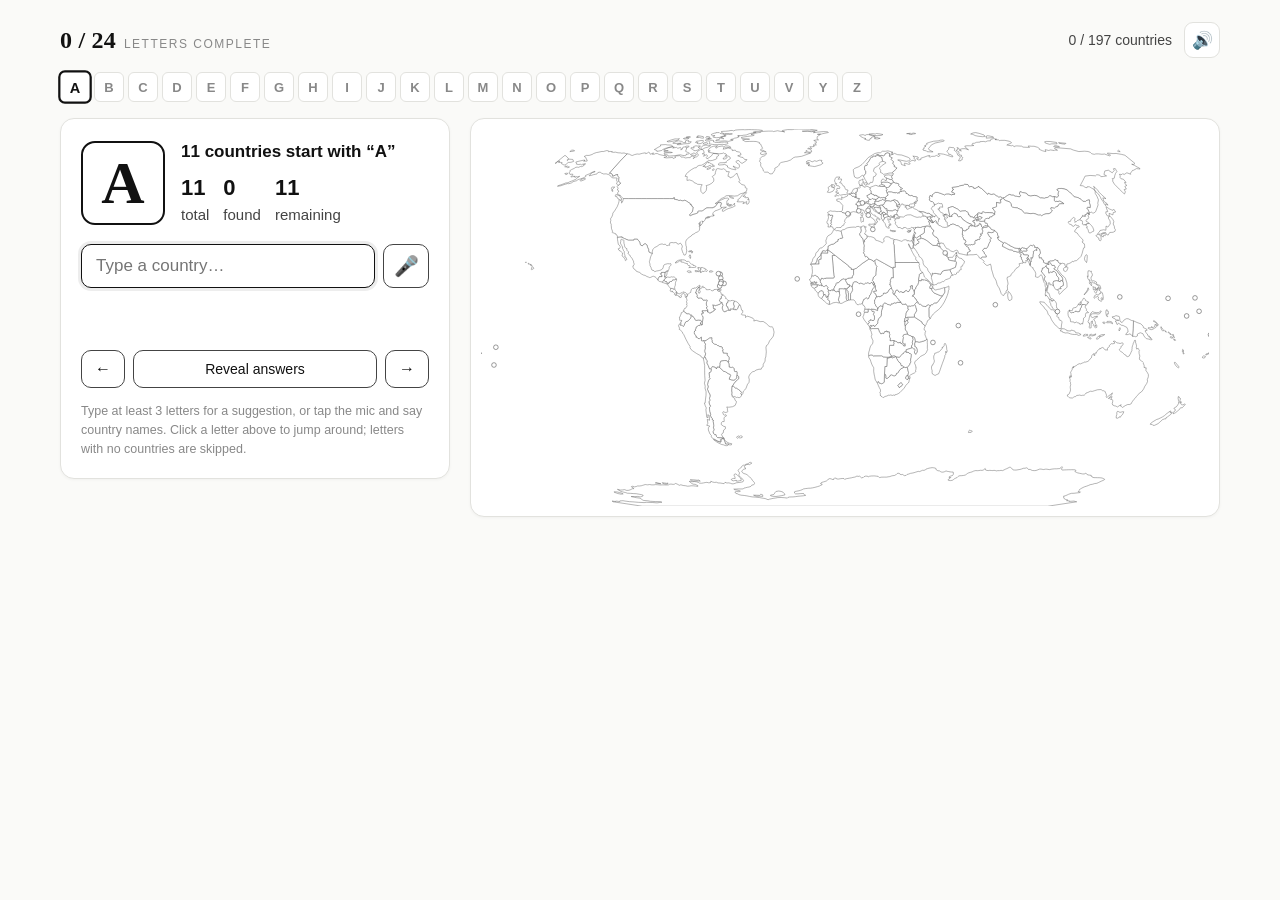
==== index.html @ b3f4d0bb "Switch deploy strategy to Cloudflare Git integration The repo is connected to Cloudflare Pages via i" ====
<!DOCTYPE html>
<html lang="en">
<head>
<meta charset="UTF-8">
<meta name="viewport" content="width=device-width, initial-scale=1.0">
<title>MapGame — Alphabet Mode</title>
<style>
  :root {
    --ink: #111;
    --ink-soft: #444;
    --ink-faint: #888;
    --on-ink: #fff;          /* text placed on top of --ink surfaces */
    --paper: #fafaf8;
    --card: #ffffff;
    --line: #e2e2de;
    --good: #1a7f37;
    --bad: #b42318;
    --flash: #f2c94c;
    --map-land: #ffffff;
    --map-stroke: #555;
    --map-guessed: #1c1c1c;
    --display: "Iowan Old Style", "Palatino Linotype", Palatino, Georgia, "Times New Roman", serif;
  }
  @media (prefers-color-scheme: dark) {
    :root {
      --ink: #ecebe3;
      --ink-soft: #c2c1b8;
      --ink-faint: #8b8a81;
      --on-ink: #131311;
      --paper: #131311;
      --card: #1c1c1a;
      --line: #32322e;
      --good: #5cbd7d;
      --bad: #e5695c;
      --map-land: #1c1c1a;
      --map-stroke: #9b9a90;
      --map-guessed: #ecebe3;
    }
  }
  :root[data-theme="dark"] {
    --ink: #ecebe3; --ink-soft: #c2c1b8; --ink-faint: #8b8a81; --on-ink: #131311;
    --paper: #131311; --card: #1c1c1a; --line: #32322e;
    --good: #5cbd7d; --bad: #e5695c;
    --map-land: #1c1c1a; --map-stroke: #9b9a90; --map-guessed: #ecebe3;
  }
  :root[data-theme="light"] {
    --ink: #111; --ink-soft: #444; --ink-faint: #888; --on-ink: #fff;
    --paper: #fafaf8; --card: #ffffff; --line: #e2e2de;
    --good: #1a7f37; --bad: #b42318;
    --map-land: #ffffff; --map-stroke: #555; --map-guessed: #1c1c1c;
  }
  * { box-sizing: border-box; -webkit-tap-highlight-color: transparent; }
  html, body { margin: 0; padding: 0; }
  body {
    font-family: -apple-system, BlinkMacSystemFont, "Segoe UI", Roboto, Helvetica, Arial, sans-serif;
    background: var(--paper);
    color: var(--ink);
    min-height: 100vh;
  }
  .wrap { max-width: 1200px; margin: 0 auto; padding: 16px 20px 40px; }

  header { display: flex; align-items: center; gap: 12px; flex-wrap: wrap; padding: 6px 0 14px; }
  .letters-progress { font-family: var(--display); font-size: 24px; letter-spacing: 0.2px; font-variant-numeric: tabular-nums; }
  .letters-progress small {
    font-family: -apple-system, BlinkMacSystemFont, "Segoe UI", Roboto, Helvetica, Arial, sans-serif;
    font-size: 12px; color: var(--ink-faint); text-transform: uppercase; letter-spacing: 1.5px; margin-left: 8px;
  }
  header .total { margin-left: auto; font-size: 14px; color: var(--ink-soft); font-variant-numeric: tabular-nums; }
  #muteBtn {
    width: 36px; height: 36px; border: 1px solid var(--line); border-radius: 9px;
    background: var(--card); font-size: 17px; line-height: 1; flex-shrink: 0;
  }
  #muteBtn:hover { border-color: var(--ink-soft); }

  /* Alphabet strip — clickable letter states:
     (default) untouched · .partial some found · .done all found · .given gave up
     .current marks the letter being played and combines with the others */
  .letters { display: flex; flex-wrap: wrap; gap: 4px; margin-bottom: 16px; }
  .letters button {
    width: 30px; height: 30px; display: grid; place-items: center;
    border: 1px solid var(--line); border-radius: 6px;
    font-family: inherit; font-size: 13px; font-weight: 600; color: var(--ink-faint);
    background: var(--card); user-select: none; cursor: pointer; padding: 0;
    transition: transform 0.12s, border-color 0.12s;
  }
  .letters button:hover { border-color: var(--ink-soft); color: var(--ink); }
  .letters button.done { background: var(--ink); border-color: var(--ink); color: var(--on-ink); }
  .letters button.partial { background: var(--line); border-color: var(--line); color: var(--ink); }
  .letters button.given { background: var(--card); border-style: dashed; color: var(--ink-faint); text-decoration: line-through; }
  .letters button.current { border: 2px solid var(--ink); border-style: solid; color: var(--ink); transform: scale(1.12); }
  .letters button.done.current { outline: 2px solid var(--ink); outline-offset: 1px; color: var(--on-ink); }

  .layout { display: grid; grid-template-columns: 390px 1fr; gap: 20px; align-items: start; }
  @media (max-width: 950px) { .layout { grid-template-columns: 1fr; } }

  .panel {
    background: var(--card); border: 1px solid var(--line); border-radius: 14px;
    padding: 20px; box-shadow: 0 1px 3px rgba(0,0,0,0.04);
  }

  .letter-row { display: flex; align-items: center; gap: 16px; }
  .big-letter {
    font-family: var(--display);
    font-size: 60px; font-weight: 700; line-height: 1; width: 84px; height: 84px;
    display: grid; place-items: center; border: 2px solid var(--ink); border-radius: 14px;
    flex-shrink: 0;
  }
  .counts { font-size: 15px; color: var(--ink-soft); line-height: 1.5; }
  .counts b { color: var(--ink); font-size: 17px; }
  .counts .nums { display: flex; gap: 14px; margin-top: 6px; font-variant-numeric: tabular-nums; }
  .counts .nums span b { display: block; font-size: 22px; }

  .inputrow { display: flex; gap: 8px; margin-top: 18px; position: relative; }
  #guess {
    flex: 1; font-size: 17px; padding: 11px 14px; border: 1.5px solid var(--ink-soft);
    border-radius: 10px; outline: none; background: var(--card); color: var(--ink); min-width: 0;
  }
  #guess:focus { border-color: var(--ink); box-shadow: 0 0 0 3px rgba(0,0,0,0.07); }
  #guess.shake { animation: shake 0.3s; }
  @keyframes shake { 0%,100%{transform:translateX(0)} 25%{transform:translateX(-6px)} 75%{transform:translateX(6px)} }

  button { font-family: inherit; cursor: pointer; }
  #micBtn {
    width: 46px; border: 1.5px solid var(--ink-soft); border-radius: 10px; background: var(--card);
    font-size: 20px; flex-shrink: 0;
  }
  #micBtn.listening { background: var(--ink); border-color: var(--ink); animation: pulse 1.2s infinite; }
  @keyframes pulse { 0%,100%{box-shadow: 0 0 0 0 rgba(0,0,0,0.25)} 50%{box-shadow: 0 0 0 6px rgba(0,0,0,0.08)} }
  #micBtn[hidden] { display: none; }

  /* Autocomplete dropdown */
  #suggestions {
    position: absolute; top: calc(100% + 4px); left: 0; right: 54px; z-index: 20;
    background: var(--card); border: 1px solid var(--line); border-radius: 10px;
    box-shadow: 0 8px 24px rgba(0,0,0,0.25); overflow: hidden; display: none;
  }
  #suggestions.open { display: block; }
  #suggestions div { padding: 10px 14px; font-size: 15px; cursor: pointer; }
  #suggestions div.active, #suggestions div:hover { background: var(--ink); color: var(--on-ink); }
  #suggestions div small { color: inherit; opacity: 0.6; margin-left: 6px; }

  #feedback { min-height: 24px; margin-top: 10px; font-size: 14px; }
  #feedback.ok { color: var(--good); }
  #feedback.err { color: var(--bad); }
  #feedback.info { color: var(--ink-faint); }

  .chips { display: flex; flex-wrap: wrap; gap: 6px; margin-top: 12px; }
  .chips span {
    font-size: 13px; padding: 4px 10px; border-radius: 999px;
    background: var(--ink); color: var(--on-ink);
  }
  .chips span.missed { background: var(--card); color: var(--bad); border: 1px solid var(--bad); text-decoration: line-through; }

  .actions { margin-top: 16px; display: flex; gap: 8px; }
  .actions button {
    font-size: 14px; padding: 9px 14px; border-radius: 10px;
    border: 1.5px solid var(--ink-soft); background: var(--card); color: var(--ink);
  }
  .actions #skipBtn { flex: 1; }
  .actions button.nav { width: 44px; padding: 9px 0; font-size: 16px; flex-shrink: 0; }
  .actions button:hover:not(:disabled) { background: var(--ink); color: var(--on-ink); border-color: var(--ink); }
  .actions button:disabled { opacity: 0.45; cursor: default; }

  /* Map */
  .mapbox { background: var(--card); border: 1px solid var(--line); border-radius: 14px; padding: 10px; box-shadow: 0 1px 3px rgba(0,0,0,0.04); }
  #map { width: 100%; height: auto; display: block; }
  #map .land { fill: var(--map-land); stroke: var(--map-stroke); stroke-width: 0.6; stroke-linejoin: round; transition: fill 0.5s; }
  #map .land.guessed { fill: var(--map-guessed); }
  #map .land.flash { fill: var(--flash); transition: none; }
  #map .dot { fill: var(--map-land); stroke: var(--map-stroke); stroke-width: 0.8; transition: fill 0.5s; }
  #map .dot.guessed { fill: var(--map-guessed); }
  #map .dot.flash { fill: var(--flash); transition: none; }

  /* End screen */
  #endscreen { text-align: center; }
  #endscreen h2 { font-family: var(--display); font-size: 26px; margin: 4px 0 2px; }
  #endscreen .score { font-family: var(--display); font-size: 56px; font-weight: 700; margin: 10px 0 0; font-variant-numeric: tabular-nums; }
  #endscreen .pct { color: var(--ink-faint); margin-bottom: 16px; }
  #breakdown { display: flex; flex-wrap: wrap; gap: 4px; justify-content: center; margin: 14px 0; }
  #breakdown span {
    width: 34px; padding: 4px 0 5px; border: 1px solid var(--line); border-radius: 6px;
    font-size: 11px; color: var(--ink-soft); font-variant-numeric: tabular-nums;
  }
  #breakdown span b { display: block; font-size: 14px; color: var(--ink); }
  #breakdown span.full { background: var(--ink); border-color: var(--ink); }
  #breakdown span.full b, #breakdown span.full { color: var(--on-ink); }
  #missedlist { text-align: left; font-size: 13px; color: var(--ink-soft); max-height: 180px; overflow-y: auto; border-top: 1px solid var(--line); padding-top: 10px; margin-top: 6px; }
  #playagain { margin-top: 16px; font-size: 16px; padding: 12px 26px; border-radius: 10px; border: none; background: var(--ink); color: var(--on-ink); }
  button:focus-visible, input:focus-visible { outline: 2px solid var(--ink); outline-offset: 2px; }
  @media (prefers-reduced-motion: reduce) {
    * { animation: none !important; transition: none !important; }
  }

  .hint { margin-top: 14px; font-size: 12.5px; color: var(--ink-faint); line-height: 1.5; }
  [hidden] { display: none !important; }

  /* Phones */
  @media (max-width: 600px) {
    .wrap { padding: 10px 12px 28px; }
    header { padding-bottom: 10px; }
    header h1 { font-size: 19px; }
    header .total { font-size: 13px; }
    .letters { gap: 3px; margin-bottom: 12px; }
    .letters button { width: 25px; height: 25px; font-size: 11px; border-radius: 5px; }
    .letters-progress { font-size: 20px; }
    .letters-progress small { margin-left: 5px; letter-spacing: 1px; }
    .layout { gap: 14px; }
    .panel { padding: 14px; border-radius: 12px; }
    .letter-row { gap: 12px; }
    .big-letter { width: 64px; height: 64px; font-size: 44px; border-radius: 11px; }
    .counts { font-size: 13.5px; }
    .counts b { font-size: 14.5px; }
    .counts .nums span b { font-size: 19px; }
    .inputrow { margin-top: 14px; }
    #guess { font-size: 16px; padding: 12px 12px; } /* ≥16px avoids iOS zoom-on-focus */
    #micBtn { width: 48px; }
    #suggestions div { padding: 12px 14px; }
    .actions button { padding: 12px 10px; }
    .actions button.nav { width: 46px; }
    .mapbox { padding: 6px; border-radius: 12px; }
    #endscreen .score { font-size: 44px; }
  }
</style>
</head>
<body>
<div class="wrap">
  <header>
    <span class="letters-progress" id="lettersProgress"></span>
    <span class="total" id="totalProgress"></span>
    <button id="muteBtn" title="Mute sounds" aria-label="Mute sounds" aria-pressed="false">🔊</button>
  </header>

  <div class="letters" id="letterStrip"></div>

  <div class="layout">
    <div>
      <div class="panel" id="gamePanel">
        <div class="letter-row">
          <div class="big-letter" id="bigLetter">A</div>
          <div class="counts">
            <b id="letterHeadline"></b>
            <div class="nums">
              <span><b id="nTotal">0</b>total</span>
              <span><b id="nFound">0</b>found</span>
              <span><b id="nLeft">0</b>remaining</span>
            </div>
          </div>
        </div>

        <div class="inputrow">
          <input id="guess" type="text" autocomplete="off" autocapitalize="words"
                 spellcheck="false" placeholder="Type a country…" aria-label="Country guess">
          <button id="micBtn" title="Speak a country" aria-label="Voice input">🎤</button>
          <div id="suggestions" role="listbox"></div>
        </div>

        <div id="feedback" class="info"></div>
        <div class="chips" id="foundChips"></div>

        <div class="actions">
          <button id="backBtn" class="nav" title="Previous letter" aria-label="Previous letter">←</button>
          <button id="skipBtn">Reveal answers</button>
          <button id="nextBtn" class="nav" title="Next letter" aria-label="Next letter">→</button>
        </div>
        <div class="hint">
          Type at least 3 letters for a suggestion, or tap the mic and say country names.
          Click a letter above to jump around; letters with no countries are skipped.
        </div>
      </div>

      <div class="panel" id="endscreen" hidden>
        <h2>Finished! 🌍</h2>
        <div class="score" id="finalScore"></div>
        <div class="pct" id="finalPct"></div>
        <div id="breakdown"></div>
        <div id="missedlist"></div>
        <button id="playagain">Play again</button>
      </div>
    </div>

    <div class="mapbox">
      <svg id="map" xmlns="http://www.w3.org/2000/svg" role="img" aria-label="World map"></svg>
    </div>
  </div>
</div>

<script src="map-data.js"></script>
<script src="countries.js"></script>
<script src="app.js"></script>
</body>
</html>
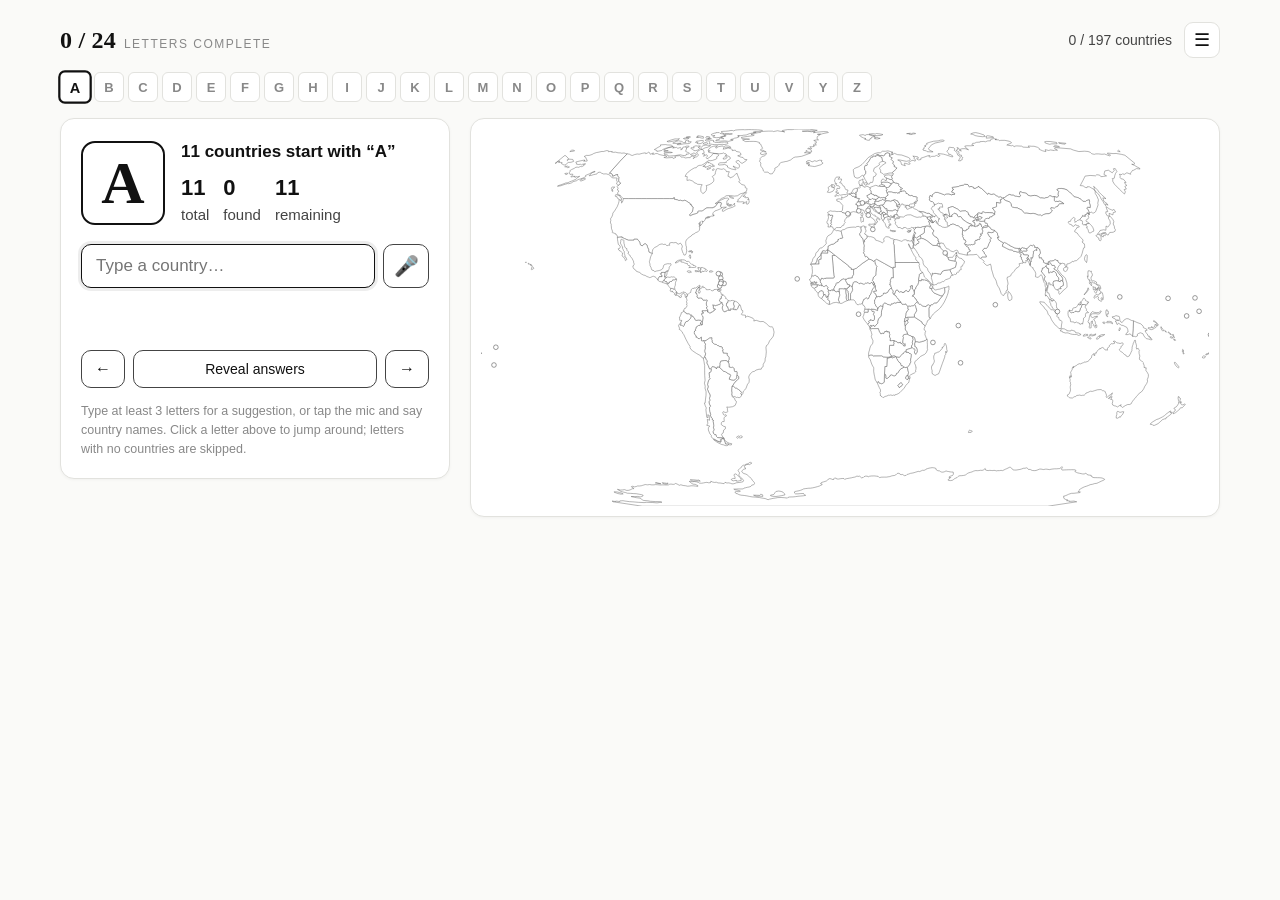
==== commit 7dbd9eb6: "Replace mute icon with hamburger menu; color letter strip Swap the top-right mute button for a 3-lin" ====
--- a/index.html
+++ b/index.html
@@ -66,11 +66,24 @@
     font-size: 12px; color: var(--ink-faint); text-transform: uppercase; letter-spacing: 1.5px; margin-left: 8px;
   }
   header .total { margin-left: auto; font-size: 14px; color: var(--ink-soft); font-variant-numeric: tabular-nums; }
-  #muteBtn {
+  .menu { position: relative; flex-shrink: 0; }
+  #menuBtn {
     width: 36px; height: 36px; border: 1px solid var(--line); border-radius: 9px;
-    background: var(--card); font-size: 17px; line-height: 1; flex-shrink: 0;
-  }
-  #muteBtn:hover { border-color: var(--ink-soft); }
+    background: var(--card); font-size: 18px; line-height: 1; color: var(--ink);
+    display: grid; place-items: center;
+  }
+  #menuBtn:hover { border-color: var(--ink-soft); }
+  .menu-dropdown {
+    position: absolute; top: calc(100% + 6px); right: 0; z-index: 30; min-width: 190px;
+    background: var(--card); border: 1px solid var(--line); border-radius: 10px;
+    box-shadow: 0 8px 24px rgba(0,0,0,0.25); overflow: hidden; padding: 4px;
+  }
+  .menu-dropdown button {
+    display: flex; align-items: center; gap: 10px; width: 100%; text-align: left;
+    padding: 10px 12px; border: none; border-radius: 7px; background: none;
+    font-family: inherit; font-size: 14px; color: var(--ink);
+  }
+  .menu-dropdown button:hover { background: var(--ink); color: var(--on-ink); }
 
   /* Alphabet strip — clickable letter states:
      (default) untouched · .partial some found · .done all found · .given gave up
@@ -84,11 +97,12 @@
     transition: transform 0.12s, border-color 0.12s;
   }
   .letters button:hover { border-color: var(--ink-soft); color: var(--ink); }
-  .letters button.done { background: var(--ink); border-color: var(--ink); color: var(--on-ink); }
+  .letters button.done { background: var(--good); border-color: var(--good); color: var(--on-ink); }
   .letters button.partial { background: var(--line); border-color: var(--line); color: var(--ink); }
-  .letters button.given { background: var(--card); border-style: dashed; color: var(--ink-faint); text-decoration: line-through; }
+  .letters button.given { background: var(--bad); border-color: var(--bad); color: var(--on-ink); text-decoration: line-through; }
   .letters button.current { border: 2px solid var(--ink); border-style: solid; color: var(--ink); transform: scale(1.12); }
-  .letters button.done.current { outline: 2px solid var(--ink); outline-offset: 1px; color: var(--on-ink); }
+  .letters button.done.current { outline: 2px solid var(--good); outline-offset: 1px; color: var(--on-ink); }
+  .letters button.given.current { outline: 2px solid var(--bad); outline-offset: 1px; color: var(--on-ink); }
 
   .layout { display: grid; grid-template-columns: 390px 1fr; gap: 20px; align-items: start; }
   @media (max-width: 950px) { .layout { grid-template-columns: 1fr; } }
@@ -227,7 +241,13 @@
   <header>
     <span class="letters-progress" id="lettersProgress"></span>
     <span class="total" id="totalProgress"></span>
-    <button id="muteBtn" title="Mute sounds" aria-label="Mute sounds" aria-pressed="false">🔊</button>
+    <div class="menu" id="menu">
+      <button id="menuBtn" title="Menu" aria-label="Menu" aria-haspopup="true" aria-expanded="false">☰</button>
+      <div class="menu-dropdown" id="menuDropdown" role="menu" hidden>
+        <button id="soundToggle" role="menuitemcheckbox" aria-checked="true">🔊 Sound: On</button>
+        <button id="resetBtn" role="menuitem">↺ Reset game</button>
+      </div>
+    </div>
   </header>
 
   <div class="letters" id="letterStrip"></div>
@@ -284,8 +304,10 @@
   </div>
 </div>
 
-<script src="map-data.js"></script>
-<script src="countries.js"></script>
-<script src="app.js"></script>
+<!-- ?v= busts old browser caches from before _headers enforced revalidation;
+     bump it only if stale-JS reports ever come back -->
+<script src="map-data.js?v=2"></script>
+<script src="countries.js?v=2"></script>
+<script src="app.js?v=2"></script>
 </body>
 </html>
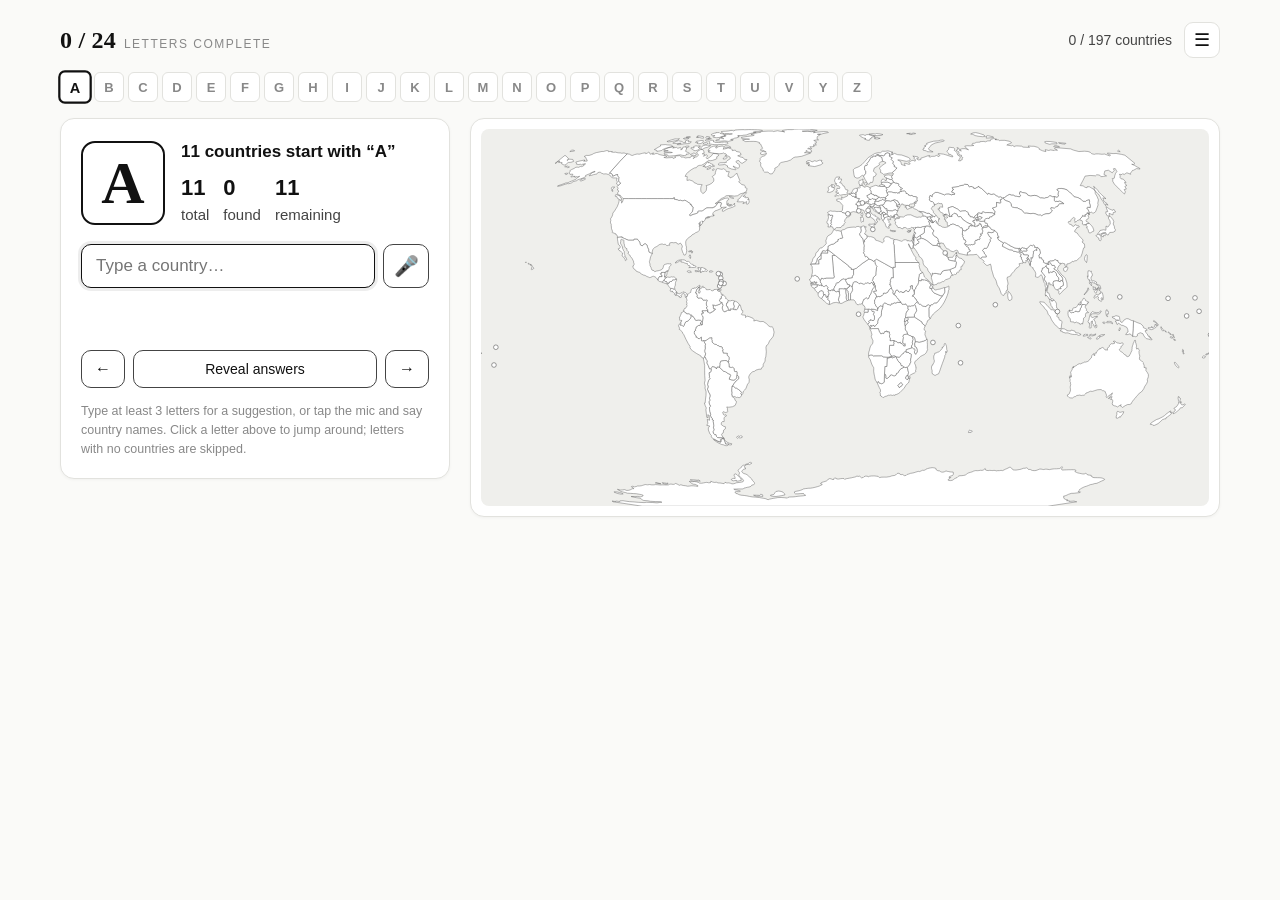
==== commit 705f20ce: "Add light gray map background for contrast against white countries Introduce a --map-bg variable app" ====
--- a/index.html
+++ b/index.html
@@ -16,6 +16,7 @@
     --good: #1a7f37;
     --bad: #b42318;
     --flash: #f2c94c;
+    --map-bg: #efefec;
     --map-land: #ffffff;
     --map-stroke: #555;
     --map-guessed: #1c1c1c;
@@ -32,6 +33,7 @@
       --line: #32322e;
       --good: #5cbd7d;
       --bad: #e5695c;
+      --map-bg: #151513;
       --map-land: #1c1c1a;
       --map-stroke: #9b9a90;
       --map-guessed: #ecebe3;
@@ -41,13 +43,13 @@
     --ink: #ecebe3; --ink-soft: #c2c1b8; --ink-faint: #8b8a81; --on-ink: #131311;
     --paper: #131311; --card: #1c1c1a; --line: #32322e;
     --good: #5cbd7d; --bad: #e5695c;
-    --map-land: #1c1c1a; --map-stroke: #9b9a90; --map-guessed: #ecebe3;
+    --map-bg: #151513; --map-land: #1c1c1a; --map-stroke: #9b9a90; --map-guessed: #ecebe3;
   }
   :root[data-theme="light"] {
     --ink: #111; --ink-soft: #444; --ink-faint: #888; --on-ink: #fff;
     --paper: #fafaf8; --card: #ffffff; --line: #e2e2de;
     --good: #1a7f37; --bad: #b42318;
-    --map-land: #ffffff; --map-stroke: #555; --map-guessed: #1c1c1c;
+    --map-bg: #efefec; --map-land: #ffffff; --map-stroke: #555; --map-guessed: #1c1c1c;
   }
   * { box-sizing: border-box; -webkit-tap-highlight-color: transparent; }
   html, body { margin: 0; padding: 0; }
@@ -177,7 +179,7 @@
 
   /* Map */
   .mapbox { background: var(--card); border: 1px solid var(--line); border-radius: 14px; padding: 10px; box-shadow: 0 1px 3px rgba(0,0,0,0.04); }
-  #map { width: 100%; height: auto; display: block; }
+  #map { width: 100%; height: auto; display: block; background: var(--map-bg); border-radius: 8px; }
   #map .land { fill: var(--map-land); stroke: var(--map-stroke); stroke-width: 0.6; stroke-linejoin: round; transition: fill 0.5s; }
   #map .land.guessed { fill: var(--map-guessed); }
   #map .land.flash { fill: var(--flash); transition: none; }
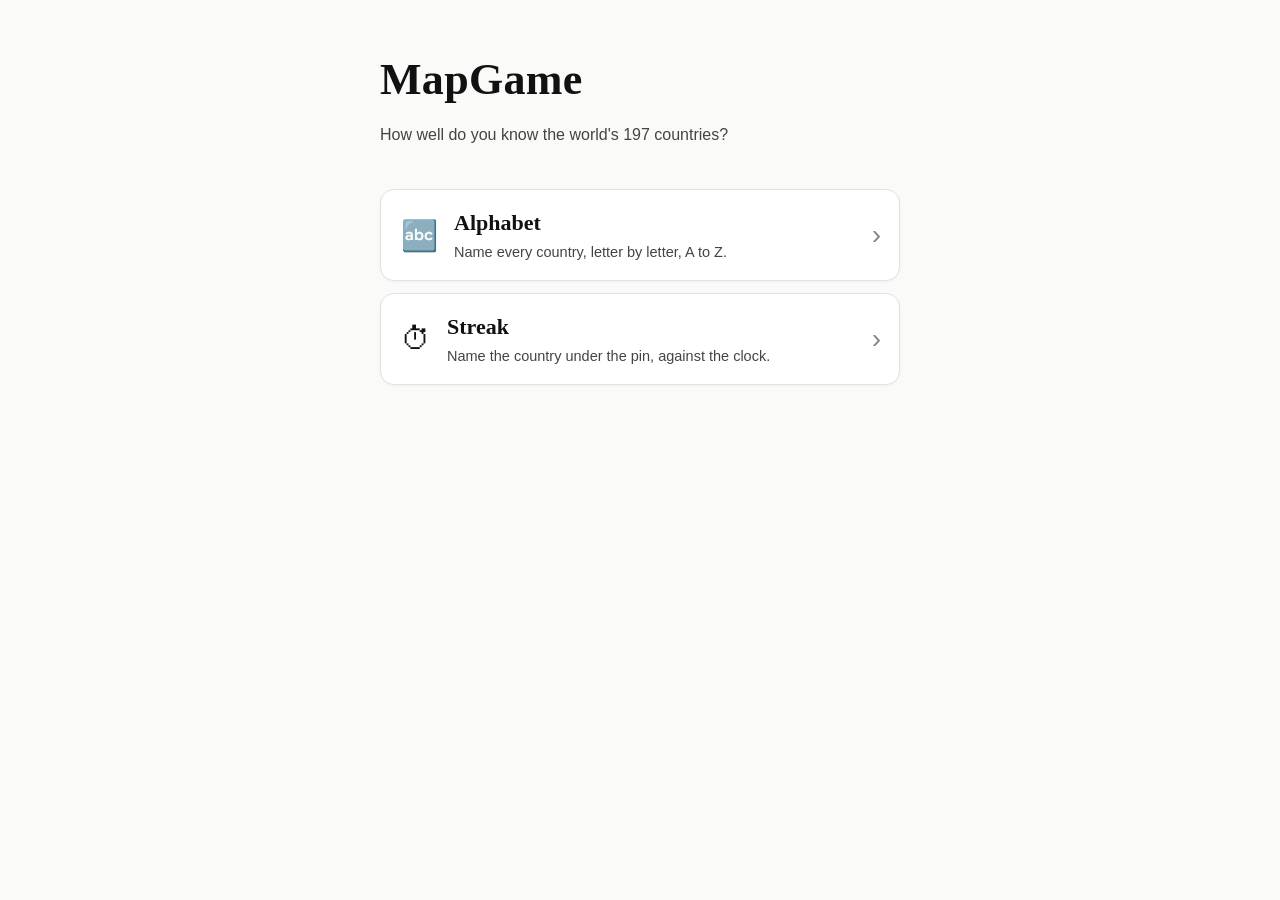
==== commit 19f7d281: "Add home page, in-app keyboard, and a roomier Streak layout - index.html is now a home page for pick" ====
--- a/index.html
+++ b/index.html
@@ -2,314 +2,40 @@
 <html lang="en">
 <head>
 <meta charset="UTF-8">
-<meta name="viewport" content="width=device-width, initial-scale=1.0">
-<title>MapGame — Alphabet Mode</title>
-<style>
-  :root {
-    --ink: #111;
-    --ink-soft: #444;
-    --ink-faint: #888;
-    --on-ink: #fff;          /* text placed on top of --ink surfaces */
-    --paper: #fafaf8;
-    --card: #ffffff;
-    --line: #e2e2de;
-    --good: #1a7f37;
-    --bad: #b42318;
-    --flash: #f2c94c;
-    --map-bg: #efefec;
-    --map-land: #ffffff;
-    --map-stroke: #555;
-    --map-guessed: #1c1c1c;
-    --display: "Iowan Old Style", "Palatino Linotype", Palatino, Georgia, "Times New Roman", serif;
-  }
-  @media (prefers-color-scheme: dark) {
-    :root {
-      --ink: #ecebe3;
-      --ink-soft: #c2c1b8;
-      --ink-faint: #8b8a81;
-      --on-ink: #131311;
-      --paper: #131311;
-      --card: #1c1c1a;
-      --line: #32322e;
-      --good: #5cbd7d;
-      --bad: #e5695c;
-      --map-bg: #151513;
-      --map-land: #1c1c1a;
-      --map-stroke: #9b9a90;
-      --map-guessed: #ecebe3;
-    }
-  }
-  :root[data-theme="dark"] {
-    --ink: #ecebe3; --ink-soft: #c2c1b8; --ink-faint: #8b8a81; --on-ink: #131311;
-    --paper: #131311; --card: #1c1c1a; --line: #32322e;
-    --good: #5cbd7d; --bad: #e5695c;
-    --map-bg: #151513; --map-land: #1c1c1a; --map-stroke: #9b9a90; --map-guessed: #ecebe3;
-  }
-  :root[data-theme="light"] {
-    --ink: #111; --ink-soft: #444; --ink-faint: #888; --on-ink: #fff;
-    --paper: #fafaf8; --card: #ffffff; --line: #e2e2de;
-    --good: #1a7f37; --bad: #b42318;
-    --map-bg: #efefec; --map-land: #ffffff; --map-stroke: #555; --map-guessed: #1c1c1c;
-  }
-  * { box-sizing: border-box; -webkit-tap-highlight-color: transparent; }
-  html, body { margin: 0; padding: 0; }
-  body {
-    font-family: -apple-system, BlinkMacSystemFont, "Segoe UI", Roboto, Helvetica, Arial, sans-serif;
-    background: var(--paper);
-    color: var(--ink);
-    min-height: 100vh;
-  }
-  .wrap { max-width: 1200px; margin: 0 auto; padding: 16px 20px 40px; }
-
-  header { display: flex; align-items: center; gap: 12px; flex-wrap: wrap; padding: 6px 0 14px; }
-  .letters-progress { font-family: var(--display); font-size: 24px; letter-spacing: 0.2px; font-variant-numeric: tabular-nums; }
-  .letters-progress small {
-    font-family: -apple-system, BlinkMacSystemFont, "Segoe UI", Roboto, Helvetica, Arial, sans-serif;
-    font-size: 12px; color: var(--ink-faint); text-transform: uppercase; letter-spacing: 1.5px; margin-left: 8px;
-  }
-  header .total { margin-left: auto; font-size: 14px; color: var(--ink-soft); font-variant-numeric: tabular-nums; }
-  .menu { position: relative; flex-shrink: 0; }
-  #menuBtn {
-    width: 36px; height: 36px; border: 1px solid var(--line); border-radius: 9px;
-    background: var(--card); font-size: 18px; line-height: 1; color: var(--ink);
-    display: grid; place-items: center;
-  }
-  #menuBtn:hover { border-color: var(--ink-soft); }
-  .menu-dropdown {
-    position: absolute; top: calc(100% + 6px); right: 0; z-index: 30; min-width: 190px;
-    background: var(--card); border: 1px solid var(--line); border-radius: 10px;
-    box-shadow: 0 8px 24px rgba(0,0,0,0.25); overflow: hidden; padding: 4px;
-  }
-  .menu-dropdown button {
-    display: flex; align-items: center; gap: 10px; width: 100%; text-align: left;
-    padding: 10px 12px; border: none; border-radius: 7px; background: none;
-    font-family: inherit; font-size: 14px; color: var(--ink);
-  }
-  .menu-dropdown button:hover { background: var(--ink); color: var(--on-ink); }
-
-  /* Alphabet strip — clickable letter states:
-     (default) untouched · .partial some found · .done all found · .given gave up
-     .current marks the letter being played and combines with the others */
-  .letters { display: flex; flex-wrap: wrap; gap: 4px; margin-bottom: 16px; }
-  .letters button {
-    width: 30px; height: 30px; display: grid; place-items: center;
-    border: 1px solid var(--line); border-radius: 6px;
-    font-family: inherit; font-size: 13px; font-weight: 600; color: var(--ink-faint);
-    background: var(--card); user-select: none; cursor: pointer; padding: 0;
-    transition: transform 0.12s, border-color 0.12s;
-  }
-  .letters button:hover { border-color: var(--ink-soft); color: var(--ink); }
-  .letters button.done { background: var(--good); border-color: var(--good); color: var(--on-ink); }
-  .letters button.partial { background: var(--line); border-color: var(--line); color: var(--ink); }
-  .letters button.given { background: var(--bad); border-color: var(--bad); color: var(--on-ink); text-decoration: line-through; }
-  .letters button.current { border: 2px solid var(--ink); border-style: solid; color: var(--ink); transform: scale(1.12); }
-  .letters button.done.current { outline: 2px solid var(--good); outline-offset: 1px; color: var(--on-ink); }
-  .letters button.given.current { outline: 2px solid var(--bad); outline-offset: 1px; color: var(--on-ink); }
-
-  .layout { display: grid; grid-template-columns: 390px 1fr; gap: 20px; align-items: start; }
-  @media (max-width: 950px) { .layout { grid-template-columns: 1fr; } }
-
-  .panel {
-    background: var(--card); border: 1px solid var(--line); border-radius: 14px;
-    padding: 20px; box-shadow: 0 1px 3px rgba(0,0,0,0.04);
-  }
-
-  .letter-row { display: flex; align-items: center; gap: 16px; }
-  .big-letter {
-    font-family: var(--display);
-    font-size: 60px; font-weight: 700; line-height: 1; width: 84px; height: 84px;
-    display: grid; place-items: center; border: 2px solid var(--ink); border-radius: 14px;
-    flex-shrink: 0;
-  }
-  .counts { font-size: 15px; color: var(--ink-soft); line-height: 1.5; }
-  .counts b { color: var(--ink); font-size: 17px; }
-  .counts .nums { display: flex; gap: 14px; margin-top: 6px; font-variant-numeric: tabular-nums; }
-  .counts .nums span b { display: block; font-size: 22px; }
-
-  .inputrow { display: flex; gap: 8px; margin-top: 18px; position: relative; }
-  #guess {
-    flex: 1; font-size: 17px; padding: 11px 14px; border: 1.5px solid var(--ink-soft);
-    border-radius: 10px; outline: none; background: var(--card); color: var(--ink); min-width: 0;
-  }
-  #guess:focus { border-color: var(--ink); box-shadow: 0 0 0 3px rgba(0,0,0,0.07); }
-  #guess.shake { animation: shake 0.3s; }
-  @keyframes shake { 0%,100%{transform:translateX(0)} 25%{transform:translateX(-6px)} 75%{transform:translateX(6px)} }
-
-  button { font-family: inherit; cursor: pointer; }
-  #micBtn {
-    width: 46px; border: 1.5px solid var(--ink-soft); border-radius: 10px; background: var(--card);
-    font-size: 20px; flex-shrink: 0;
-  }
-  #micBtn.listening { background: var(--ink); border-color: var(--ink); animation: pulse 1.2s infinite; }
-  @keyframes pulse { 0%,100%{box-shadow: 0 0 0 0 rgba(0,0,0,0.25)} 50%{box-shadow: 0 0 0 6px rgba(0,0,0,0.08)} }
-  #micBtn[hidden] { display: none; }
-
-  /* Autocomplete dropdown */
-  #suggestions {
-    position: absolute; top: calc(100% + 4px); left: 0; right: 54px; z-index: 20;
-    background: var(--card); border: 1px solid var(--line); border-radius: 10px;
-    box-shadow: 0 8px 24px rgba(0,0,0,0.25); overflow: hidden; display: none;
-  }
-  #suggestions.open { display: block; }
-  #suggestions div { padding: 10px 14px; font-size: 15px; cursor: pointer; }
-  #suggestions div.active, #suggestions div:hover { background: var(--ink); color: var(--on-ink); }
-  #suggestions div small { color: inherit; opacity: 0.6; margin-left: 6px; }
-
-  #feedback { min-height: 24px; margin-top: 10px; font-size: 14px; }
-  #feedback.ok { color: var(--good); }
-  #feedback.err { color: var(--bad); }
-  #feedback.info { color: var(--ink-faint); }
-
-  .chips { display: flex; flex-wrap: wrap; gap: 6px; margin-top: 12px; }
-  .chips span {
-    font-size: 13px; padding: 4px 10px; border-radius: 999px;
-    background: var(--ink); color: var(--on-ink);
-  }
-  .chips span.missed { background: var(--card); color: var(--bad); border: 1px solid var(--bad); text-decoration: line-through; }
-
-  .actions { margin-top: 16px; display: flex; gap: 8px; }
-  .actions button {
-    font-size: 14px; padding: 9px 14px; border-radius: 10px;
-    border: 1.5px solid var(--ink-soft); background: var(--card); color: var(--ink);
-  }
-  .actions #skipBtn { flex: 1; }
-  .actions button.nav { width: 44px; padding: 9px 0; font-size: 16px; flex-shrink: 0; }
-  .actions button:hover:not(:disabled) { background: var(--ink); color: var(--on-ink); border-color: var(--ink); }
-  .actions button:disabled { opacity: 0.45; cursor: default; }
-
-  /* Map */
-  .mapbox { background: var(--card); border: 1px solid var(--line); border-radius: 14px; padding: 10px; box-shadow: 0 1px 3px rgba(0,0,0,0.04); }
-  #map { width: 100%; height: auto; display: block; background: var(--map-bg); border-radius: 8px; }
-  #map .land { fill: var(--map-land); stroke: var(--map-stroke); stroke-width: 0.6; stroke-linejoin: round; transition: fill 0.5s; }
-  #map .land.guessed { fill: var(--map-guessed); }
-  #map .land.flash { fill: var(--flash); transition: none; }
-  #map .dot { fill: var(--map-land); stroke: var(--map-stroke); stroke-width: 0.8; transition: fill 0.5s; }
-  #map .dot.guessed { fill: var(--map-guessed); }
-  #map .dot.flash { fill: var(--flash); transition: none; }
-
-  /* End screen */
-  #endscreen { text-align: center; }
-  #endscreen h2 { font-family: var(--display); font-size: 26px; margin: 4px 0 2px; }
-  #endscreen .score { font-family: var(--display); font-size: 56px; font-weight: 700; margin: 10px 0 0; font-variant-numeric: tabular-nums; }
-  #endscreen .pct { color: var(--ink-faint); margin-bottom: 16px; }
-  #breakdown { display: flex; flex-wrap: wrap; gap: 4px; justify-content: center; margin: 14px 0; }
-  #breakdown span {
-    width: 34px; padding: 4px 0 5px; border: 1px solid var(--line); border-radius: 6px;
-    font-size: 11px; color: var(--ink-soft); font-variant-numeric: tabular-nums;
-  }
-  #breakdown span b { display: block; font-size: 14px; color: var(--ink); }
-  #breakdown span.full { background: var(--ink); border-color: var(--ink); }
-  #breakdown span.full b, #breakdown span.full { color: var(--on-ink); }
-  #missedlist { text-align: left; font-size: 13px; color: var(--ink-soft); max-height: 180px; overflow-y: auto; border-top: 1px solid var(--line); padding-top: 10px; margin-top: 6px; }
-  #playagain { margin-top: 16px; font-size: 16px; padding: 12px 26px; border-radius: 10px; border: none; background: var(--ink); color: var(--on-ink); }
-  button:focus-visible, input:focus-visible { outline: 2px solid var(--ink); outline-offset: 2px; }
-  @media (prefers-reduced-motion: reduce) {
-    * { animation: none !important; transition: none !important; }
-  }
-
-  .hint { margin-top: 14px; font-size: 12.5px; color: var(--ink-faint); line-height: 1.5; }
-  [hidden] { display: none !important; }
-
-  /* Phones */
-  @media (max-width: 600px) {
-    .wrap { padding: 10px 12px 28px; }
-    header { padding-bottom: 10px; }
-    header h1 { font-size: 19px; }
-    header .total { font-size: 13px; }
-    .letters { gap: 3px; margin-bottom: 12px; }
-    .letters button { width: 25px; height: 25px; font-size: 11px; border-radius: 5px; }
-    .letters-progress { font-size: 20px; }
-    .letters-progress small { margin-left: 5px; letter-spacing: 1px; }
-    .layout { gap: 14px; }
-    .panel { padding: 14px; border-radius: 12px; }
-    .letter-row { gap: 12px; }
-    .big-letter { width: 64px; height: 64px; font-size: 44px; border-radius: 11px; }
-    .counts { font-size: 13.5px; }
-    .counts b { font-size: 14.5px; }
-    .counts .nums span b { font-size: 19px; }
-    .inputrow { margin-top: 14px; }
-    #guess { font-size: 16px; padding: 12px 12px; } /* ≥16px avoids iOS zoom-on-focus */
-    #micBtn { width: 48px; }
-    #suggestions div { padding: 12px 14px; }
-    .actions button { padding: 12px 10px; }
-    .actions button.nav { width: 46px; }
-    .mapbox { padding: 6px; border-radius: 12px; }
-    #endscreen .score { font-size: 44px; }
-  }
-</style>
+<meta name="viewport" content="width=device-width, initial-scale=1.0, viewport-fit=cover">
+<title>MapGame</title>
+<link rel="stylesheet" href="styles.css">
 </head>
-<body>
+<body class="home">
 <div class="wrap">
-  <header>
-    <span class="letters-progress" id="lettersProgress"></span>
-    <span class="total" id="totalProgress"></span>
-    <div class="menu" id="menu">
-      <button id="menuBtn" title="Menu" aria-label="Menu" aria-haspopup="true" aria-expanded="false">☰</button>
-      <div class="menu-dropdown" id="menuDropdown" role="menu" hidden>
-        <button id="soundToggle" role="menuitemcheckbox" aria-checked="true">🔊 Sound: On</button>
-        <button id="resetBtn" role="menuitem">↺ Reset game</button>
-      </div>
-    </div>
+  <header class="home-head">
+    <h1>MapGame</h1>
+    <p>How well do you know the world's 197 countries?</p>
   </header>
 
-  <div class="letters" id="letterStrip"></div>
-
-  <div class="layout">
-    <div>
-      <div class="panel" id="gamePanel">
-        <div class="letter-row">
-          <div class="big-letter" id="bigLetter">A</div>
-          <div class="counts">
-            <b id="letterHeadline"></b>
-            <div class="nums">
-              <span><b id="nTotal">0</b>total</span>
-              <span><b id="nFound">0</b>found</span>
-              <span><b id="nLeft">0</b>remaining</span>
-            </div>
-          </div>
-        </div>
-
-        <div class="inputrow">
-          <input id="guess" type="text" autocomplete="off" autocapitalize="words"
-                 spellcheck="false" placeholder="Type a country…" aria-label="Country guess">
-          <button id="micBtn" title="Speak a country" aria-label="Voice input">🎤</button>
-          <div id="suggestions" role="listbox"></div>
-        </div>
-
-        <div id="feedback" class="info"></div>
-        <div class="chips" id="foundChips"></div>
-
-        <div class="actions">
-          <button id="backBtn" class="nav" title="Previous letter" aria-label="Previous letter">←</button>
-          <button id="skipBtn">Reveal answers</button>
-          <button id="nextBtn" class="nav" title="Next letter" aria-label="Next letter">→</button>
-        </div>
-        <div class="hint">
-          Type at least 3 letters for a suggestion, or tap the mic and say country names.
-          Click a letter above to jump around; letters with no countries are skipped.
-        </div>
-      </div>
-
-      <div class="panel" id="endscreen" hidden>
-        <h2>Finished! 🌍</h2>
-        <div class="score" id="finalScore"></div>
-        <div class="pct" id="finalPct"></div>
-        <div id="breakdown"></div>
-        <div id="missedlist"></div>
-        <button id="playagain">Play again</button>
-      </div>
-    </div>
-
-    <div class="mapbox">
-      <svg id="map" xmlns="http://www.w3.org/2000/svg" role="img" aria-label="World map"></svg>
-    </div>
-  </div>
+  <nav class="modes" aria-label="Game modes">
+    <a class="mode-card" href="alphabet.html">
+      <span class="mode-icon" aria-hidden="true">🔤</span>
+      <span class="mode-text">
+        <b>Alphabet</b>
+        <span>Name every country, letter by letter, A to Z.</span>
+        <small id="alphabetStat"></small>
+      </span>
+      <span class="mode-go" aria-hidden="true">›</span>
+    </a>
+    <a class="mode-card" href="streak.html">
+      <span class="mode-icon" aria-hidden="true">⏱</span>
+      <span class="mode-text">
+        <b>Streak</b>
+        <span>Name the country under the pin, against the clock.</span>
+        <small id="streakStat"></small>
+      </span>
+      <span class="mode-go" aria-hidden="true">›</span>
+    </a>
+  </nav>
 </div>
 
-<!-- ?v= busts old browser caches from before _headers enforced revalidation;
-     bump it only if stale-JS reports ever come back -->
-<script src="map-data.js?v=2"></script>
 <script src="countries.js?v=2"></script>
-<script src="app.js?v=2"></script>
+<script src="home.js"></script>
 </body>
 </html>
--- a/styles.css
+++ b/styles.css
@@ -0,0 +1,393 @@
+:root {
+  --ink: #111;
+  --ink-soft: #444;
+  --ink-faint: #888;
+  --on-ink: #fff;          /* text placed on top of --ink surfaces */
+  --paper: #fafaf8;
+  --card: #ffffff;
+  --line: #e2e2de;
+  --good: #1a7f37;
+  --bad: #b42318;
+  --flash: #f2c94c;
+  --map-bg: #efefec;
+  --map-land: #ffffff;
+  --map-stroke: #555;
+  --map-guessed: #1c1c1c;
+  --map-solid: #cfcec7;    /* land on the borderless (streak) map */
+  --kb-bg: #e2e1dc;        /* in-app keyboard: tray, letter keys, ⌫/return */
+  --kb-key: #ffffff;
+  --kb-special: #c4c3bb;
+  --display: "Iowan Old Style", "Palatino Linotype", Palatino, Georgia, "Times New Roman", serif;
+}
+@media (prefers-color-scheme: dark) {
+  :root {
+    --ink: #ecebe3;
+    --ink-soft: #c2c1b8;
+    --ink-faint: #8b8a81;
+    --on-ink: #131311;
+    --paper: #131311;
+    --card: #1c1c1a;
+    --line: #32322e;
+    --good: #5cbd7d;
+    --bad: #e5695c;
+    --map-bg: #151513;
+    --map-land: #1c1c1a;
+    --map-stroke: #9b9a90;
+    --map-guessed: #ecebe3;
+    --map-solid: #4a4943;
+    --kb-bg: #232321;
+    --kb-key: #57564f;
+    --kb-special: #383834;
+  }
+}
+:root[data-theme="dark"] {
+  --ink: #ecebe3; --ink-soft: #c2c1b8; --ink-faint: #8b8a81; --on-ink: #131311;
+  --paper: #131311; --card: #1c1c1a; --line: #32322e;
+  --good: #5cbd7d; --bad: #e5695c;
+  --map-bg: #151513; --map-land: #1c1c1a; --map-stroke: #9b9a90; --map-guessed: #ecebe3;
+  --map-solid: #4a4943;
+  --kb-bg: #232321; --kb-key: #57564f; --kb-special: #383834;
+}
+:root[data-theme="light"] {
+  --ink: #111; --ink-soft: #444; --ink-faint: #888; --on-ink: #fff;
+  --paper: #fafaf8; --card: #ffffff; --line: #e2e2de;
+  --good: #1a7f37; --bad: #b42318;
+  --map-bg: #efefec; --map-land: #ffffff; --map-stroke: #555; --map-guessed: #1c1c1c;
+  --map-solid: #cfcec7;
+  --kb-bg: #e2e1dc; --kb-key: #ffffff; --kb-special: #c4c3bb;
+}
+* { box-sizing: border-box; -webkit-tap-highlight-color: transparent; }
+html, body { margin: 0; padding: 0; }
+body {
+  font-family: -apple-system, BlinkMacSystemFont, "Segoe UI", Roboto, Helvetica, Arial, sans-serif;
+  background: var(--paper);
+  color: var(--ink);
+  min-height: 100vh;
+  /* clear the notch / home indicator (viewport-fit=cover, and the iOS app) */
+  padding: env(safe-area-inset-top) env(safe-area-inset-right) env(safe-area-inset-bottom) env(safe-area-inset-left);
+}
+.wrap { max-width: 1200px; margin: 0 auto; padding: 16px 20px 40px; }
+
+header { display: flex; align-items: center; gap: 12px; flex-wrap: wrap; padding: 6px 0 14px; }
+.letters-progress { font-family: var(--display); font-size: 24px; letter-spacing: 0.2px; font-variant-numeric: tabular-nums; }
+.letters-progress small {
+  font-family: -apple-system, BlinkMacSystemFont, "Segoe UI", Roboto, Helvetica, Arial, sans-serif;
+  font-size: 12px; color: var(--ink-faint); text-transform: uppercase; letter-spacing: 1.5px; margin-left: 8px;
+}
+header .total { margin-left: auto; font-size: 14px; color: var(--ink-soft); font-variant-numeric: tabular-nums; }
+.menu { position: relative; flex-shrink: 0; }
+#menuBtn {
+  width: 36px; height: 36px; border: 1px solid var(--line); border-radius: 9px;
+  background: var(--card); font-size: 18px; line-height: 1; color: var(--ink);
+  display: grid; place-items: center;
+}
+#menuBtn:hover { border-color: var(--ink-soft); }
+.menu-dropdown {
+  position: absolute; top: calc(100% + 6px); right: 0; z-index: 30; min-width: 190px;
+  background: var(--card); border: 1px solid var(--line); border-radius: 10px;
+  box-shadow: 0 8px 24px rgba(0,0,0,0.25); overflow: hidden; padding: 4px;
+}
+.menu-dropdown button, .menu-dropdown a {
+  display: flex; align-items: center; gap: 10px; width: 100%; text-align: left;
+  padding: 10px 12px; border: none; border-radius: 7px; background: none;
+  font-family: inherit; font-size: 14px; color: var(--ink); text-decoration: none;
+}
+.menu-dropdown button:hover, .menu-dropdown a:hover { background: var(--ink); color: var(--on-ink); }
+.menu-dropdown a.checked { font-weight: 700; }
+.menu-dropdown a.checked::after { content: "✓"; margin-left: auto; }
+.menu-label {
+  padding: 8px 12px 4px; font-size: 11px; text-transform: uppercase; letter-spacing: 1.5px; color: var(--ink-faint);
+}
+.menu-dropdown hr { border: none; border-top: 1px solid var(--line); margin: 4px 6px; }
+
+/* Alphabet strip — clickable letter states:
+   (default) untouched · .partial some found · .done all found · .given gave up
+   .current marks the letter being played and combines with the others */
+.letters { display: flex; flex-wrap: wrap; gap: 4px; margin-bottom: 16px; }
+.letters button {
+  width: 30px; height: 30px; display: grid; place-items: center;
+  border: 1px solid var(--line); border-radius: 6px;
+  font-family: inherit; font-size: 13px; font-weight: 600; color: var(--ink-faint);
+  background: var(--card); user-select: none; cursor: pointer; padding: 0;
+  transition: transform 0.12s, border-color 0.12s;
+}
+.letters button:hover { border-color: var(--ink-soft); color: var(--ink); }
+.letters button.done { background: var(--good); border-color: var(--good); color: var(--on-ink); }
+.letters button.partial { background: var(--line); border-color: var(--line); color: var(--ink); }
+.letters button.given { background: var(--bad); border-color: var(--bad); color: var(--on-ink); text-decoration: line-through; }
+.letters button.current { border: 2px solid var(--ink); border-style: solid; color: var(--ink); transform: scale(1.12); }
+.letters button.done.current { outline: 2px solid var(--good); outline-offset: 1px; color: var(--on-ink); }
+.letters button.given.current { outline: 2px solid var(--bad); outline-offset: 1px; color: var(--on-ink); }
+
+.layout { display: grid; grid-template-columns: 390px 1fr; gap: 20px; align-items: start; }
+@media (max-width: 950px) { .layout { grid-template-columns: 1fr; } }
+
+.panel {
+  background: var(--card); border: 1px solid var(--line); border-radius: 14px;
+  padding: 20px; box-shadow: 0 1px 3px rgba(0,0,0,0.04);
+}
+
+.letter-row { display: flex; align-items: center; gap: 16px; }
+.big-letter {
+  font-family: var(--display);
+  font-size: 60px; font-weight: 700; line-height: 1; width: 84px; height: 84px;
+  display: grid; place-items: center; border: 2px solid var(--ink); border-radius: 14px;
+  flex-shrink: 0;
+}
+.counts { font-size: 15px; color: var(--ink-soft); line-height: 1.5; }
+.counts b { color: var(--ink); font-size: 17px; }
+.counts .nums { display: flex; gap: 14px; margin-top: 6px; font-variant-numeric: tabular-nums; }
+.counts .nums span b { display: block; font-size: 22px; }
+
+.inputrow { display: flex; gap: 8px; margin-top: 18px; position: relative; }
+#guess {
+  flex: 1; font-size: 17px; padding: 11px 14px; border: 1.5px solid var(--ink-soft);
+  border-radius: 10px; outline: none; background: var(--card); color: var(--ink); min-width: 0;
+}
+#guess:focus { border-color: var(--ink); box-shadow: 0 0 0 3px rgba(0,0,0,0.07); }
+#guess.shake { animation: shake 0.3s; }
+@keyframes shake { 0%,100%{transform:translateX(0)} 25%{transform:translateX(-6px)} 75%{transform:translateX(6px)} }
+
+button { font-family: inherit; cursor: pointer; }
+#micBtn {
+  width: 46px; border: 1.5px solid var(--ink-soft); border-radius: 10px; background: var(--card);
+  font-size: 20px; flex-shrink: 0;
+}
+#micBtn.listening { background: var(--ink); border-color: var(--ink); animation: pulse 1.2s infinite; }
+@keyframes pulse { 0%,100%{box-shadow: 0 0 0 0 rgba(0,0,0,0.25)} 50%{box-shadow: 0 0 0 6px rgba(0,0,0,0.08)} }
+#micBtn[hidden] { display: none; }
+
+/* Autocomplete dropdown */
+#suggestions {
+  position: absolute; top: calc(100% + 4px); left: 0; right: 54px; z-index: 20;
+  background: var(--card); border: 1px solid var(--line); border-radius: 10px;
+  box-shadow: 0 8px 24px rgba(0,0,0,0.25); overflow: hidden; display: none;
+}
+#suggestions.open { display: block; }
+#suggestions div { padding: 10px 14px; font-size: 15px; cursor: pointer; }
+#suggestions div.active, #suggestions div:hover { background: var(--ink); color: var(--on-ink); }
+#suggestions div small { color: inherit; opacity: 0.6; margin-left: 6px; }
+
+#feedback { min-height: 24px; margin-top: 10px; font-size: 14px; }
+#feedback.ok { color: var(--good); }
+#feedback.err { color: var(--bad); }
+#feedback.info { color: var(--ink-faint); }
+
+.chips { display: flex; flex-wrap: wrap; gap: 6px; margin-top: 12px; }
+.chips span {
+  font-size: 13px; padding: 4px 10px; border-radius: 999px;
+  background: var(--ink); color: var(--on-ink);
+}
+.chips span.missed { background: var(--card); color: var(--bad); border: 1px solid var(--bad); text-decoration: line-through; }
+
+.actions { margin-top: 16px; display: flex; gap: 8px; }
+.actions button {
+  font-size: 14px; padding: 9px 14px; border-radius: 10px;
+  border: 1.5px solid var(--ink-soft); background: var(--card); color: var(--ink);
+}
+.actions #skipBtn { flex: 1; }
+.actions button.nav { width: 44px; padding: 9px 0; font-size: 16px; flex-shrink: 0; }
+.actions button:hover:not(:disabled) { background: var(--ink); color: var(--on-ink); border-color: var(--ink); }
+.actions button:disabled { opacity: 0.45; cursor: default; }
+
+/* Map */
+.mapbox { background: var(--card); border: 1px solid var(--line); border-radius: 14px; padding: 10px; box-shadow: 0 1px 3px rgba(0,0,0,0.04); }
+#map { width: 100%; height: auto; display: block; background: var(--map-bg); border-radius: 8px; }
+#map .land { fill: var(--map-land); stroke: var(--map-stroke); stroke-width: 0.6; stroke-linejoin: round; transition: fill 0.5s; }
+#map .land.guessed { fill: var(--map-guessed); }
+#map .land.flash { fill: var(--flash); transition: none; }
+#map .dot { fill: var(--map-land); stroke: var(--map-stroke); stroke-width: 0.8; transition: fill 0.5s; }
+#map .dot.guessed { fill: var(--map-guessed); }
+#map .dot.flash { fill: var(--flash); transition: none; }
+
+/* End screen */
+#endscreen { text-align: center; }
+#endscreen h2 { font-family: var(--display); font-size: 26px; margin: 4px 0 2px; }
+#endscreen .score { font-family: var(--display); font-size: 56px; font-weight: 700; margin: 10px 0 0; font-variant-numeric: tabular-nums; }
+#endscreen .pct { color: var(--ink-faint); margin-bottom: 16px; }
+#breakdown { display: flex; flex-wrap: wrap; gap: 4px; justify-content: center; margin: 14px 0; }
+#breakdown span {
+  width: 34px; padding: 4px 0 5px; border: 1px solid var(--line); border-radius: 6px;
+  font-size: 11px; color: var(--ink-soft); font-variant-numeric: tabular-nums;
+}
+#breakdown span b { display: block; font-size: 14px; color: var(--ink); }
+#breakdown span.full { background: var(--ink); border-color: var(--ink); }
+#breakdown span.full b, #breakdown span.full { color: var(--on-ink); }
+#missedlist { text-align: left; font-size: 13px; color: var(--ink-soft); max-height: 180px; overflow-y: auto; border-top: 1px solid var(--line); padding-top: 10px; margin-top: 6px; }
+#playagain { margin-top: 16px; font-size: 16px; padding: 12px 26px; border-radius: 10px; border: none; background: var(--ink); color: var(--on-ink); }
+button:focus-visible, input:focus-visible { outline: 2px solid var(--ink); outline-offset: 2px; }
+@media (prefers-reduced-motion: reduce) {
+  * { animation: none !important; transition: none !important; }
+}
+
+/* ---------- Streak mode ---------- */
+.clock {
+  position: relative; margin-left: auto;
+  font-family: var(--display); font-size: 30px; font-weight: 700; line-height: 1;
+  font-variant-numeric: tabular-nums; transition: color 0.2s;
+}
+.clock.low { color: var(--bad); }
+.delta {
+  position: absolute; right: 0; top: 100%; font-family: -apple-system, BlinkMacSystemFont, "Segoe UI", Roboto, Helvetica, Arial, sans-serif;
+  font-size: 15px; font-weight: 700; opacity: 0; pointer-events: none; white-space: nowrap;
+}
+.delta.up { color: var(--good); }
+.delta.down { color: var(--bad); }
+.delta.go { animation: delta-pop 1s ease-out forwards; }
+@keyframes delta-pop {
+  0% { opacity: 0; transform: translateY(6px); }
+  15% { opacity: 1; transform: translateY(0); }
+  70% { opacity: 1; }
+  100% { opacity: 0; transform: translateY(-8px); }
+}
+
+.panel-title { font-family: var(--display); font-size: 26px; margin: 0 0 8px; }
+.rules { margin: 0 0 10px; color: var(--ink-soft); line-height: 1.5; }
+.rules-list { margin: 0 0 14px; padding-left: 20px; line-height: 1.8; color: var(--ink-soft); }
+.rules-list b { color: var(--ink); }
+.rules-list b.good { color: var(--good); }
+.rules-list b.bad { color: var(--bad); }
+.best-line { font-size: 14px; color: var(--ink-faint); margin-bottom: 12px; min-height: 1em; }
+button.primary {
+  width: 100%; font-size: 17px; padding: 13px 26px; border-radius: 10px; border: none;
+  background: var(--ink); color: var(--on-ink); font-weight: 600;
+}
+.streak-mode .inputrow { margin-top: 0; }
+.streak-mode #skipBtn {
+  flex-shrink: 0; padding: 0 14px; border: 1.5px solid var(--ink-soft); border-radius: 10px;
+  background: var(--card); color: var(--ink); font-size: 15px;
+}
+.streak-mode #skipBtn:disabled { opacity: 0.45; cursor: default; }
+/* one line, so the box under the map never changes height mid-run */
+.streak-mode #feedback { white-space: nowrap; overflow: hidden; text-overflow: ellipsis; }
+.streak-mode #endscreen .chips { justify-content: center; max-height: 220px; overflow-y: auto; margin: 6px 0 4px; }
+
+/* Map without borders: every country is stroked in its own fill colour, so
+   only coastlines show. Microstate dots are hidden except the mystery one. */
+/* the 1.5px non-scaling stroke also hides anti-aliasing seams that would hint at borders */
+#map.borderless .land {
+  fill: var(--map-solid); stroke: var(--map-solid); stroke-width: 1.5px; vector-effect: non-scaling-stroke;
+  transition: fill 0.35s, stroke 0.35s;
+}
+#map.borderless .dot { display: none; }
+#map.borderless .dot { fill: var(--map-solid); stroke: var(--map-stroke); }
+#map.borderless .dot.target { display: inline; }
+#map .land.reveal-good, #map .dot.reveal-good { fill: var(--good); stroke: var(--good); }
+#map .land.reveal-bad, #map .dot.reveal-bad { fill: var(--bad); stroke: var(--bad); }
+#map .land.reveal-wrong, #map .dot.reveal-wrong { fill: var(--bad); stroke: var(--bad); opacity: 0.45; }
+#map .dot.reveal-wrong { display: inline; }
+#map .pin { pointer-events: none; }
+#map .pin-head { fill: var(--bad); stroke: var(--card); stroke-width: 1.4; }
+#map .pin-hole { fill: var(--card); }
+#map .pin-pulse {
+  fill: none; stroke: var(--bad); stroke-width: 1.5;
+  transform-box: fill-box; transform-origin: center; animation: pin-pulse 1.6s ease-out infinite;
+}
+@keyframes pin-pulse {
+  0% { transform: scale(0.4); opacity: 0.9; }
+  100% { transform: scale(2.6); opacity: 0; }
+}
+
+.hint { margin-top: 14px; font-size: 12.5px; color: var(--ink-faint); line-height: 1.5; }
+[hidden] { display: none !important; }
+
+/* ---------- Home ---------- */
+.home .wrap { max-width: 560px; padding-top: 48px; }
+.home-head h1 { font-family: var(--display); font-size: 44px; margin: 0; letter-spacing: 0.3px; }
+.home-head p { margin: 6px 0 0; color: var(--ink-soft); font-size: 16px; line-height: 1.5; }
+.modes { display: grid; gap: 12px; margin-top: 28px; }
+.mode-card {
+  display: flex; align-items: center; gap: 16px; padding: 18px 18px 18px 20px;
+  background: var(--card); border: 1px solid var(--line); border-radius: 14px;
+  box-shadow: 0 1px 3px rgba(0,0,0,0.04); color: var(--ink); text-decoration: none;
+  transition: border-color 0.12s, transform 0.12s;
+}
+.mode-card:hover { border-color: var(--ink-soft); }
+.mode-card:active { transform: scale(0.985); }
+.mode-icon { font-size: 30px; flex-shrink: 0; }
+.mode-text { flex: 1; display: grid; gap: 3px; line-height: 1.4; }
+.mode-text b { font-family: var(--display); font-size: 22px; }
+.mode-text span { color: var(--ink-soft); font-size: 14.5px; }
+.mode-text small { color: var(--ink-faint); font-size: 13px; font-variant-numeric: tabular-nums; }
+.mode-text small:empty { display: none; }
+.mode-go { font-size: 28px; color: var(--ink-faint); flex-shrink: 0; }
+
+/* ---------- In-app keyboard (iOS app only; see setupKeyboard) ----------
+   Sized like Apple's iPhone letter keys: 42px keys, 6px apart, 12px between
+   rows — but without the predictive bar or emoji/dictation row. */
+.kb {
+  position: fixed; left: 0; right: 0; bottom: 0; z-index: 40;
+  padding: 8px calc(3px + env(safe-area-inset-right)) calc(4px + env(safe-area-inset-bottom)) calc(3px + env(safe-area-inset-left));
+  background: var(--kb-bg);
+  user-select: none; -webkit-user-select: none; -webkit-touch-callout: none; touch-action: none;
+}
+.kb.off { opacity: 0.45; pointer-events: none; }
+.kb-row { display: flex; justify-content: center; gap: 6px; }
+.kb-row + .kb-row { margin-top: 12px; }
+.kb-key {
+  position: relative; flex: none; width: calc((100% - 54px) / 10); height: 42px; padding: 0;
+  border: none; border-radius: 7px; background: var(--kb-key); color: var(--ink);
+  box-shadow: 0 1px 0 rgba(0,0,0,0.3);
+  font: 400 22px -apple-system, BlinkMacSystemFont, "Segoe UI", Roboto, Helvetica, Arial, sans-serif;
+}
+.kb-key.down { background: var(--kb-special); }
+.kb-key.special { background: var(--kb-special); font-size: 16px; }
+.kb-key.special.down { background: var(--kb-key); }
+.kb-side { flex: 1; margin: 0 8px; }
+.kb-row .kb-side:first-child { margin-left: 0; }
+.kb-key.kb-side { width: auto; margin-right: 0; font-size: 20px; }
+.kb-key.space { flex: 1; width: auto; font-size: 16px; }
+.kb-key.return { width: calc((100% - 54px) / 10 * 2.5 + 9px); }
+/* the letter pops up above your finger, as on Apple's keyboard */
+.kb-key.letter.down::after {
+  content: attr(data-k); position: absolute; left: -5px; right: -5px; bottom: calc(100% + 4px);
+  height: 52px; display: grid; place-items: center; border-radius: 9px;
+  background: var(--kb-key); box-shadow: 0 2px 8px rgba(0,0,0,0.3);
+  font-size: 32px; text-transform: uppercase; pointer-events: none;
+}
+/* keep the page's end clear of the keyboard */
+body.kb-open .wrap { padding-bottom: calc(var(--kb-h, 260px) + 16px); }
+html { scroll-padding-bottom: var(--kb-h, 0px); }
+@media (max-height: 500px) {  /* landscape phone */
+  .kb { padding-top: 5px; }
+  .kb-key { height: 32px; font-size: 19px; }
+  .kb-row + .kb-row { margin-top: 6px; }
+  .kb-key.letter.down::after { height: 40px; font-size: 26px; }
+}
+@media (min-width: 700px) and (min-height: 600px) {  /* iPad */
+  .kb { padding: 8px calc(8px + env(safe-area-inset-right)) calc(8px + env(safe-area-inset-bottom)) calc(8px + env(safe-area-inset-left)); }
+  .kb-row { gap: 10px; }
+  .kb-key { width: calc((100% - 90px) / 10); height: 56px; font-size: 24px; }
+  .kb-key.return { width: calc((100% - 90px) / 10 * 2 + 10px); }
+}
+
+/* Phones */
+@media (max-width: 600px) {
+  .wrap { padding: 10px 12px 28px; }
+  header { padding-bottom: 10px; }
+  header h1 { font-size: 19px; }
+  header .total { font-size: 13px; }
+  .letters { gap: 3px; margin-bottom: 12px; }
+  .letters button { width: 25px; height: 25px; font-size: 11px; border-radius: 5px; }
+  .letters-progress { font-size: 20px; }
+  .letters-progress small { margin-left: 5px; letter-spacing: 1px; }
+  .layout { gap: 14px; }
+  .panel { padding: 14px; border-radius: 12px; }
+  .letter-row { gap: 12px; }
+  .big-letter { width: 64px; height: 64px; font-size: 44px; border-radius: 11px; }
+  .counts { font-size: 13.5px; }
+  .counts b { font-size: 14.5px; }
+  .counts .nums span b { font-size: 19px; }
+  .inputrow { margin-top: 14px; }
+  #guess { font-size: 16px; padding: 12px 12px; } /* ≥16px avoids iOS zoom-on-focus */
+  #micBtn { width: 48px; }
+  #suggestions div { padding: 12px 14px; }
+  .actions button { padding: 12px 10px; }
+  .actions button.nav { width: 46px; }
+  .mapbox { padding: 6px; border-radius: 12px; }
+  #endscreen .score { font-size: 44px; }
+  .clock { font-size: 26px; }
+}
+@media (max-width: 950px) {
+  .streak-mode .mapbox { order: -1; }
+}
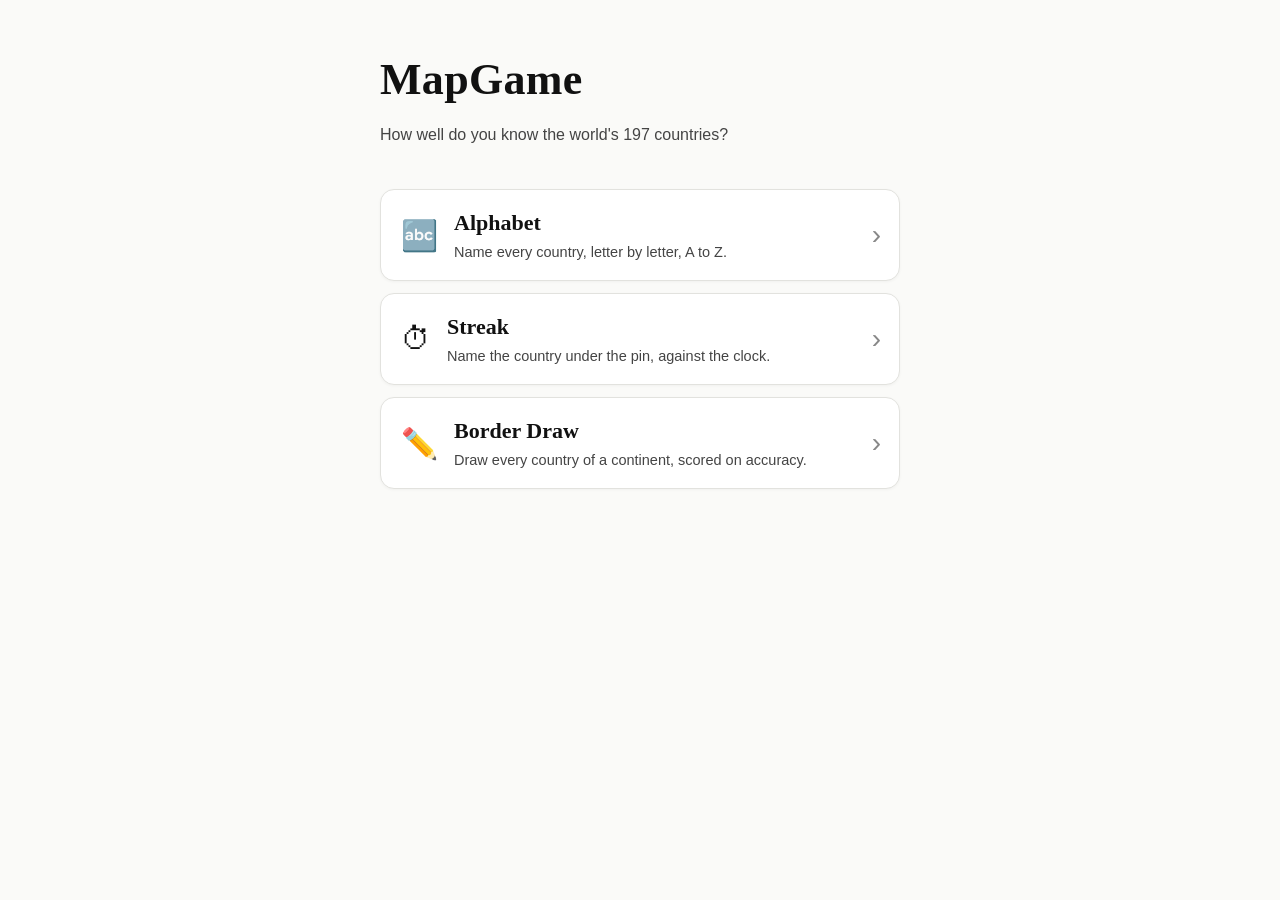
==== commit eca2e7bd: "Add Border Draw mode: draw each country of a continent, scored on accuracy Pick a continent and draw" ====
--- a/index.html
+++ b/index.html
@@ -32,10 +32,19 @@
       </span>
       <span class="mode-go" aria-hidden="true">›</span>
     </a>
+    <a class="mode-card" href="draw.html">
+      <span class="mode-icon" aria-hidden="true">✏️</span>
+      <span class="mode-text">
+        <b>Border Draw</b>
+        <span>Draw every country of a continent, scored on accuracy.</span>
+        <small id="drawStat"></small>
+      </span>
+      <span class="mode-go" aria-hidden="true">›</span>
+    </a>
   </nav>
 </div>
 
-<script src="countries.js?v=2"></script>
+<script src="countries.js?v=3"></script>
 <script src="home.js"></script>
 </body>
 </html>
--- a/styles.css
+++ b/styles.css
@@ -14,9 +14,14 @@
   --map-stroke: #555;
   --map-guessed: #1c1c1c;
   --map-solid: #cfcec7;    /* land on the borderless (streak) map */
+  --map-on: #9e9d95;       /* streak start screen: land in the chosen areas… */
+  --map-off: #dddcd6;      /* …and outside them */
   --kb-bg: #e2e1dc;        /* in-app keyboard: tray, letter keys, ⌫/return */
   --kb-key: #ffffff;
   --kb-special: #c4c3bb;
+  --pts-hi: #a6d7b0;       /* border draw: countries by how well you drew them */
+  --pts-mid: #efd88f;
+  --pts-lo: #eeaca4;
   --display: "Iowan Old Style", "Palatino Linotype", Palatino, Georgia, "Times New Roman", serif;
 }
 @media (prefers-color-scheme: dark) {
@@ -35,9 +40,14 @@
     --map-stroke: #9b9a90;
     --map-guessed: #ecebe3;
     --map-solid: #4a4943;
+    --map-on: #8b8a81;
+    --map-off: #353531;
     --kb-bg: #232321;
     --kb-key: #57564f;
     --kb-special: #383834;
+    --pts-hi: #2f6b40;
+    --pts-mid: #7a6526;
+    --pts-lo: #7d3530;
   }
 }
 :root[data-theme="dark"] {
@@ -45,16 +55,18 @@
   --paper: #131311; --card: #1c1c1a; --line: #32322e;
   --good: #5cbd7d; --bad: #e5695c;
   --map-bg: #151513; --map-land: #1c1c1a; --map-stroke: #9b9a90; --map-guessed: #ecebe3;
-  --map-solid: #4a4943;
+  --map-solid: #4a4943; --map-on: #8b8a81; --map-off: #353531;
   --kb-bg: #232321; --kb-key: #57564f; --kb-special: #383834;
+  --pts-hi: #2f6b40; --pts-mid: #7a6526; --pts-lo: #7d3530;
 }
 :root[data-theme="light"] {
   --ink: #111; --ink-soft: #444; --ink-faint: #888; --on-ink: #fff;
   --paper: #fafaf8; --card: #ffffff; --line: #e2e2de;
   --good: #1a7f37; --bad: #b42318;
   --map-bg: #efefec; --map-land: #ffffff; --map-stroke: #555; --map-guessed: #1c1c1c;
-  --map-solid: #cfcec7;
+  --map-solid: #cfcec7; --map-on: #9e9d95; --map-off: #dddcd6;
   --kb-bg: #e2e1dc; --kb-key: #ffffff; --kb-special: #c4c3bb;
+  --pts-hi: #a6d7b0; --pts-mid: #efd88f; --pts-lo: #eeaca4;
 }
 * { box-sizing: border-box; -webkit-tap-highlight-color: transparent; }
 html, body { margin: 0; padding: 0; }
@@ -252,7 +264,28 @@
   width: 100%; font-size: 17px; padding: 13px 26px; border-radius: 10px; border: none;
   background: var(--ink); color: var(--on-ink); font-weight: 600;
 }
+button.primary:disabled { opacity: 0.35; cursor: default; }
+.areas-label { font-size: 13px; font-weight: 600; color: var(--ink-soft); margin-bottom: 8px; }
+.areas { display: flex; flex-wrap: wrap; gap: 6px; margin-bottom: 12px; }
+.areas button {
+  font-size: 14px; padding: 7px 12px; border-radius: 999px;
+  border: 1.5px solid var(--ink-soft); background: var(--card); color: var(--ink-soft);
+}
+.areas button small { margin-left: 6px; font-size: 12px; opacity: 0.6; font-variant-numeric: tabular-nums; }
+.areas button[aria-pressed="true"] { background: var(--ink); border-color: var(--ink); color: var(--on-ink); }
+button.link {
+  display: block; margin: 10px auto 0; padding: 6px 10px; border: none; background: none;
+  color: var(--ink-soft); font-size: 14px; text-decoration: underline; text-underline-offset: 3px;
+}
 .streak-mode .inputrow { margin-top: 0; }
+/* the mic sits in the header, left of the menu, styled like the menu button */
+.streak-mode header #micBtn {
+  width: 36px; height: 36px; border: 1px solid var(--line); border-radius: 9px;
+  font-size: 17px; line-height: 1; display: grid; place-items: center; padding: 0;
+}
+.streak-mode header #micBtn.listening { border-color: var(--ink); }
+.streak-mode header #micBtn.idle { visibility: hidden; }
+.streak-mode #suggestions { right: 0; }
 .streak-mode #skipBtn {
   flex-shrink: 0; padding: 0 14px; border: 1.5px solid var(--ink-soft); border-radius: 10px;
   background: var(--card); color: var(--ink); font-size: 15px;
@@ -272,14 +305,18 @@
 #map.borderless .dot { display: none; }
 #map.borderless .dot { fill: var(--map-solid); stroke: var(--map-stroke); }
 #map.borderless .dot.target { display: inline; }
+/* start screen: fade land outside the chosen areas; show island microstates */
+#map.borderless.preview .land { fill: var(--map-on); stroke: var(--map-on); }
+#map.borderless.preview .land.area-off { fill: var(--map-off); stroke: var(--map-off); }
+#map.borderless.preview .dot:not(.area-off) { display: inline; fill: var(--map-on); }
 #map .land.reveal-good, #map .dot.reveal-good { fill: var(--good); stroke: var(--good); }
 #map .land.reveal-bad, #map .dot.reveal-bad { fill: var(--bad); stroke: var(--bad); }
 #map .land.reveal-wrong, #map .dot.reveal-wrong { fill: var(--bad); stroke: var(--bad); opacity: 0.45; }
 #map .dot.reveal-wrong { display: inline; }
-#map .pin { pointer-events: none; }
-#map .pin-head { fill: var(--bad); stroke: var(--card); stroke-width: 1.4; }
-#map .pin-hole { fill: var(--card); }
-#map .pin-pulse {
+.mapwrap .pin, .mapwrap .close-mark { pointer-events: none; }
+.mapwrap .pin-head { fill: var(--bad); stroke: var(--card); stroke-width: 1.4; }
+.mapwrap .pin-hole { fill: var(--card); }
+.mapwrap .pin-pulse {
   fill: none; stroke: var(--bad); stroke-width: 1.5;
   transform-box: fill-box; transform-origin: center; animation: pin-pulse 1.6s ease-out infinite;
 }
@@ -288,8 +325,83 @@
   100% { transform: scale(2.6); opacity: 0; }
 }
 
+/* Small islands: a close-up inset in the corner with the country shaded
+   darker than its neighbours (Natural Earth 10m outlines; round-capped
+   strokes keep islets smaller than a pixel visible as dots), and on the main
+   map the island drawn at least a few pixels across, circled, with a line to
+   the inset. */
+.mapwrap { position: relative; }
+#inset {
+  position: absolute; right: 8px; bottom: 8px; width: 42%; max-width: 260px; height: auto; aspect-ratio: 1;
+  background: var(--map-bg); border: 2px solid var(--card); border-radius: 8px;
+  box-shadow: 0 0 0 1px var(--line), 0 2px 8px rgba(0,0,0,0.18);
+}
+#inset.show { animation: inset-in 0.45s ease-out; }
+@keyframes inset-in { from { opacity: 0; transform: scale(0.85); } to { opacity: 1; transform: none; } }
+#inset .close-land, #inset .close-shape, #map .close-shape {
+  fill: var(--map-solid); stroke: var(--map-solid); stroke-width: 1.5px; vector-effect: non-scaling-stroke;
+  stroke-linejoin: round; stroke-linecap: round; transition: fill 0.35s, stroke 0.35s;
+}
+#inset .close-shape, #map .close-shape { fill: var(--map-on); stroke: var(--map-on); }
+#inset .close-shape { stroke-width: 2.5px; } /* atolls */
+#map .close-shape { stroke-width: 3px; }
+#map .close-ring { fill: none; stroke: var(--bad); stroke-width: 2px; vector-effect: non-scaling-stroke; }
+#map .close-leader { stroke: var(--bad); stroke-width: 1.5px; vector-effect: non-scaling-stroke; opacity: 0.7; }
+#map .close-shape.reveal-good, #inset .close-shape.reveal-good { fill: var(--good); stroke: var(--good); }
+#map .close-shape.reveal-bad, #inset .close-shape.reveal-bad { fill: var(--bad); stroke: var(--bad); }
+@media (prefers-reduced-motion: reduce) { #inset.show { animation: none; } }
+
 .hint { margin-top: 14px; font-size: 12.5px; color: var(--ink-faint); line-height: 1.5; }
 [hidden] { display: none !important; }
+
+/* ---------- Border Draw ---------- */
+.draw-mode #map { touch-action: none; user-select: none; -webkit-user-select: none; -webkit-touch-callout: none; cursor: crosshair; }
+.draw-mode #map.borderless .land.area-off { fill: var(--map-off); stroke: var(--map-off); }
+/* drawn countries keep their real borders, coloured by your score */
+.draw-mode #map .land.pts-hi, .draw-mode #map .land.pts-mid, .draw-mode #map .land.pts-lo,
+.draw-mode #map .land.answer, .draw-mode #map .dot {
+  stroke: var(--map-stroke); stroke-width: 1px; vector-effect: non-scaling-stroke;
+}
+.draw-mode #map .pts-hi { fill: var(--pts-hi); }
+.draw-mode #map .pts-mid { fill: var(--pts-mid); }
+.draw-mode #map .pts-lo { fill: var(--pts-lo); }
+.draw-mode #map .land.answer, .draw-mode #map .dot.answer { fill: var(--good); stroke: var(--good); stroke-width: 1.5px; }
+.draw-mode #map .dot.pts-hi, .draw-mode #map .dot.pts-mid, .draw-mode #map .dot.pts-lo, .draw-mode #map .dot.answer { display: inline; }
+.draw-mode #map .ink { pointer-events: none; }
+.draw-mode #map .ink .loop, .draw-mode #map .ink .stroke {
+  fill: var(--ink); fill-opacity: 0.16; stroke: var(--ink); stroke-width: 2px;
+  vector-effect: non-scaling-stroke; stroke-linejoin: round; stroke-linecap: round;
+}
+.draw-mode #map .ink .stroke { fill: none; }
+.draw-mode #map .ink .tap { fill: var(--bad); stroke: var(--card); stroke-width: 1.5px; vector-effect: non-scaling-stroke; }
+.zoom { position: absolute; top: 8px; right: 8px; display: grid; gap: 4px; }
+.zoom button {
+  width: 34px; height: 34px; padding: 0; border: 1px solid var(--line); border-radius: 8px;
+  background: var(--card); color: var(--ink); font-size: 18px; line-height: 1; opacity: 0.92;
+}
+.zoom button:hover { border-color: var(--ink-soft); }
+.draw-prompt { display: flex; flex-wrap: wrap; align-items: baseline; gap: 8px; }
+.draw-verb { color: var(--ink-faint); font-size: 15px; }
+.draw-prompt b { font-family: var(--display); font-size: 30px; line-height: 1.15; }
+.draw-mode #feedback { margin-top: 6px; }
+.draw-mode .actions { margin-top: 10px; }
+.draw-mode .actions button { flex: 1; }
+.draw-mode #doneBtn { margin-top: 10px; }
+.draw-results {
+  text-align: left; max-height: 260px; overflow-y: auto; margin: 4px 0 6px;
+  border-top: 1px solid var(--line); padding-top: 8px; font-size: 14px;
+}
+.draw-results div { display: flex; align-items: center; gap: 8px; padding: 3px 0; }
+.draw-results div::before { content: ""; width: 10px; height: 10px; border-radius: 3px; flex-shrink: 0; border: 1px solid var(--map-stroke); }
+.draw-results div.pts-hi::before { background: var(--pts-hi); }
+.draw-results div.pts-mid::before { background: var(--pts-mid); }
+.draw-results div.pts-lo::before { background: var(--pts-lo); }
+.draw-results span { flex: 1; }
+.draw-results b { font-variant-numeric: tabular-nums; }
+@media (max-width: 600px) {
+  .draw-prompt b { font-size: 25px; }
+  .draw-mode .actions button { padding: 10px 6px; }
+}
 
 /* ---------- Home ---------- */
 .home .wrap { max-width: 560px; padding-top: 48px; }
@@ -389,5 +501,5 @@
   .clock { font-size: 26px; }
 }
 @media (max-width: 950px) {
-  .streak-mode .mapbox { order: -1; }
-}
+  .streak-mode .mapbox, .draw-mode .mapbox { order: -1; }
+}
